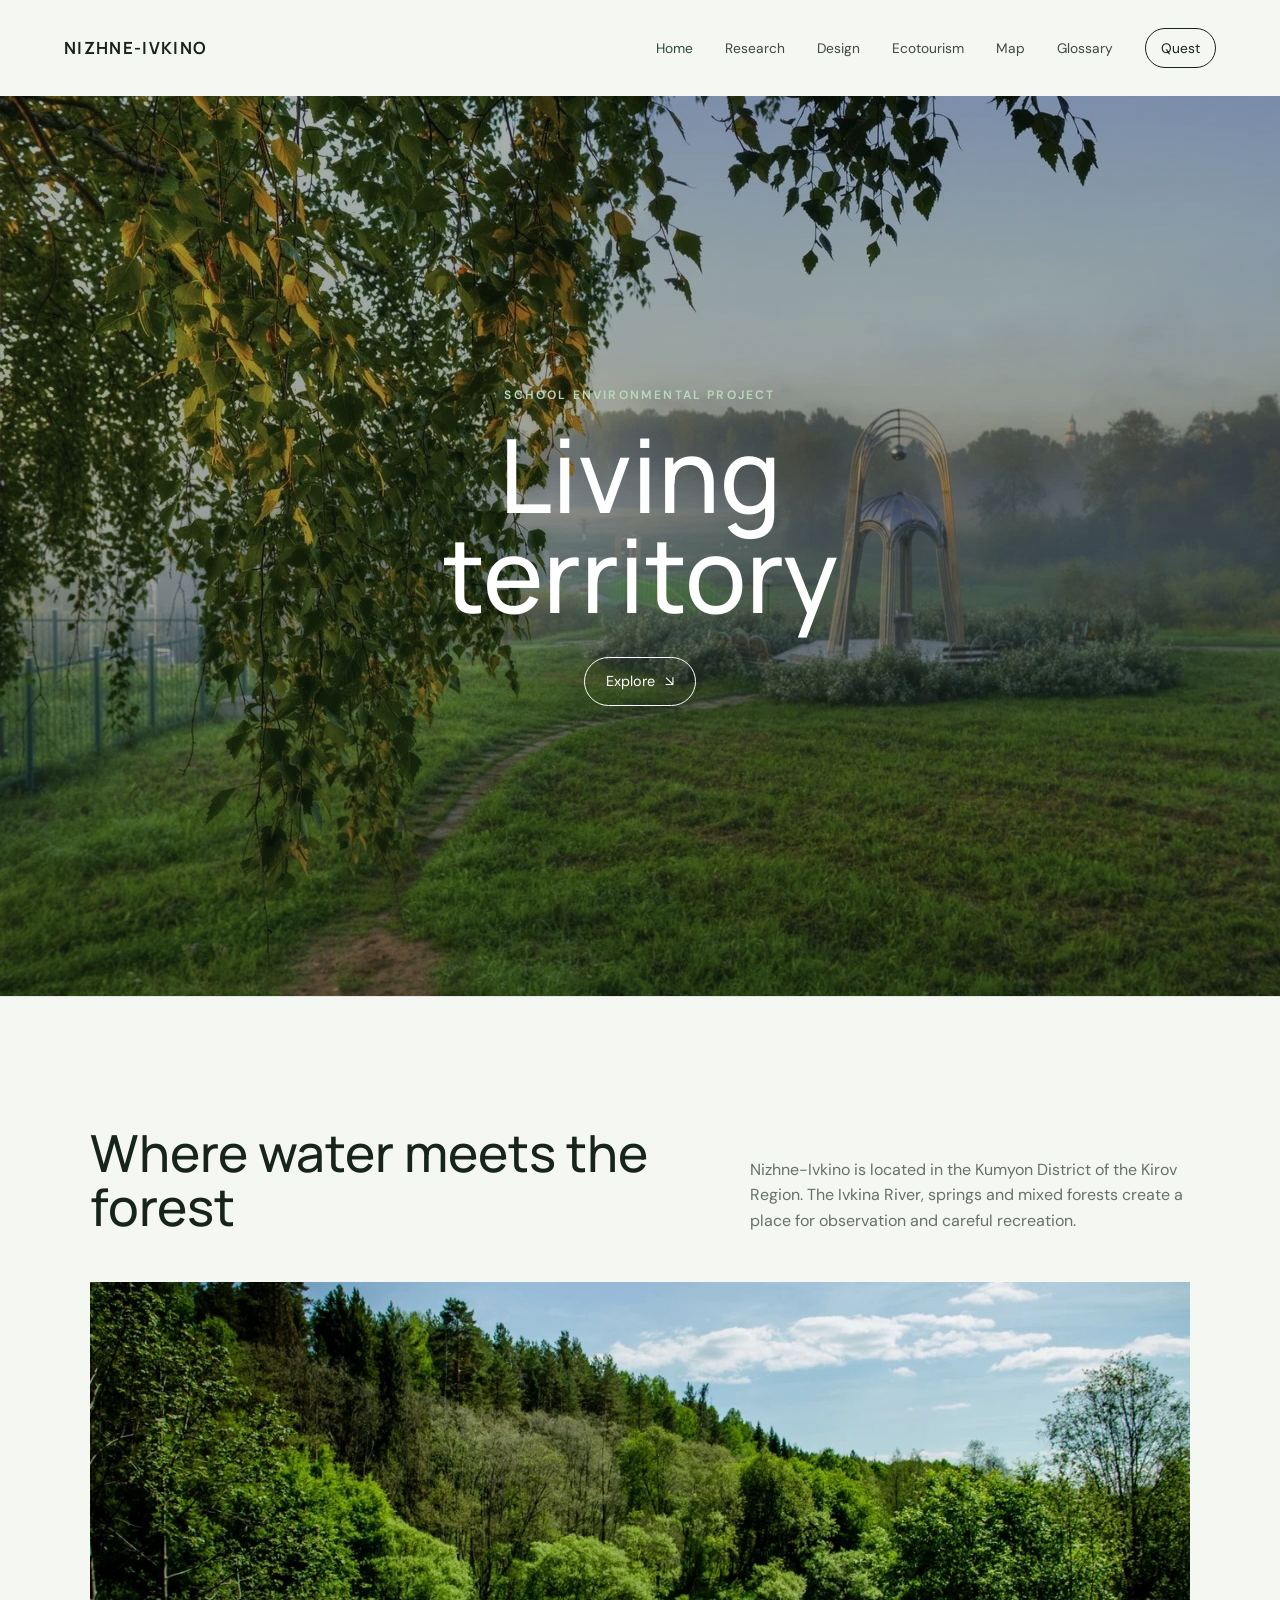
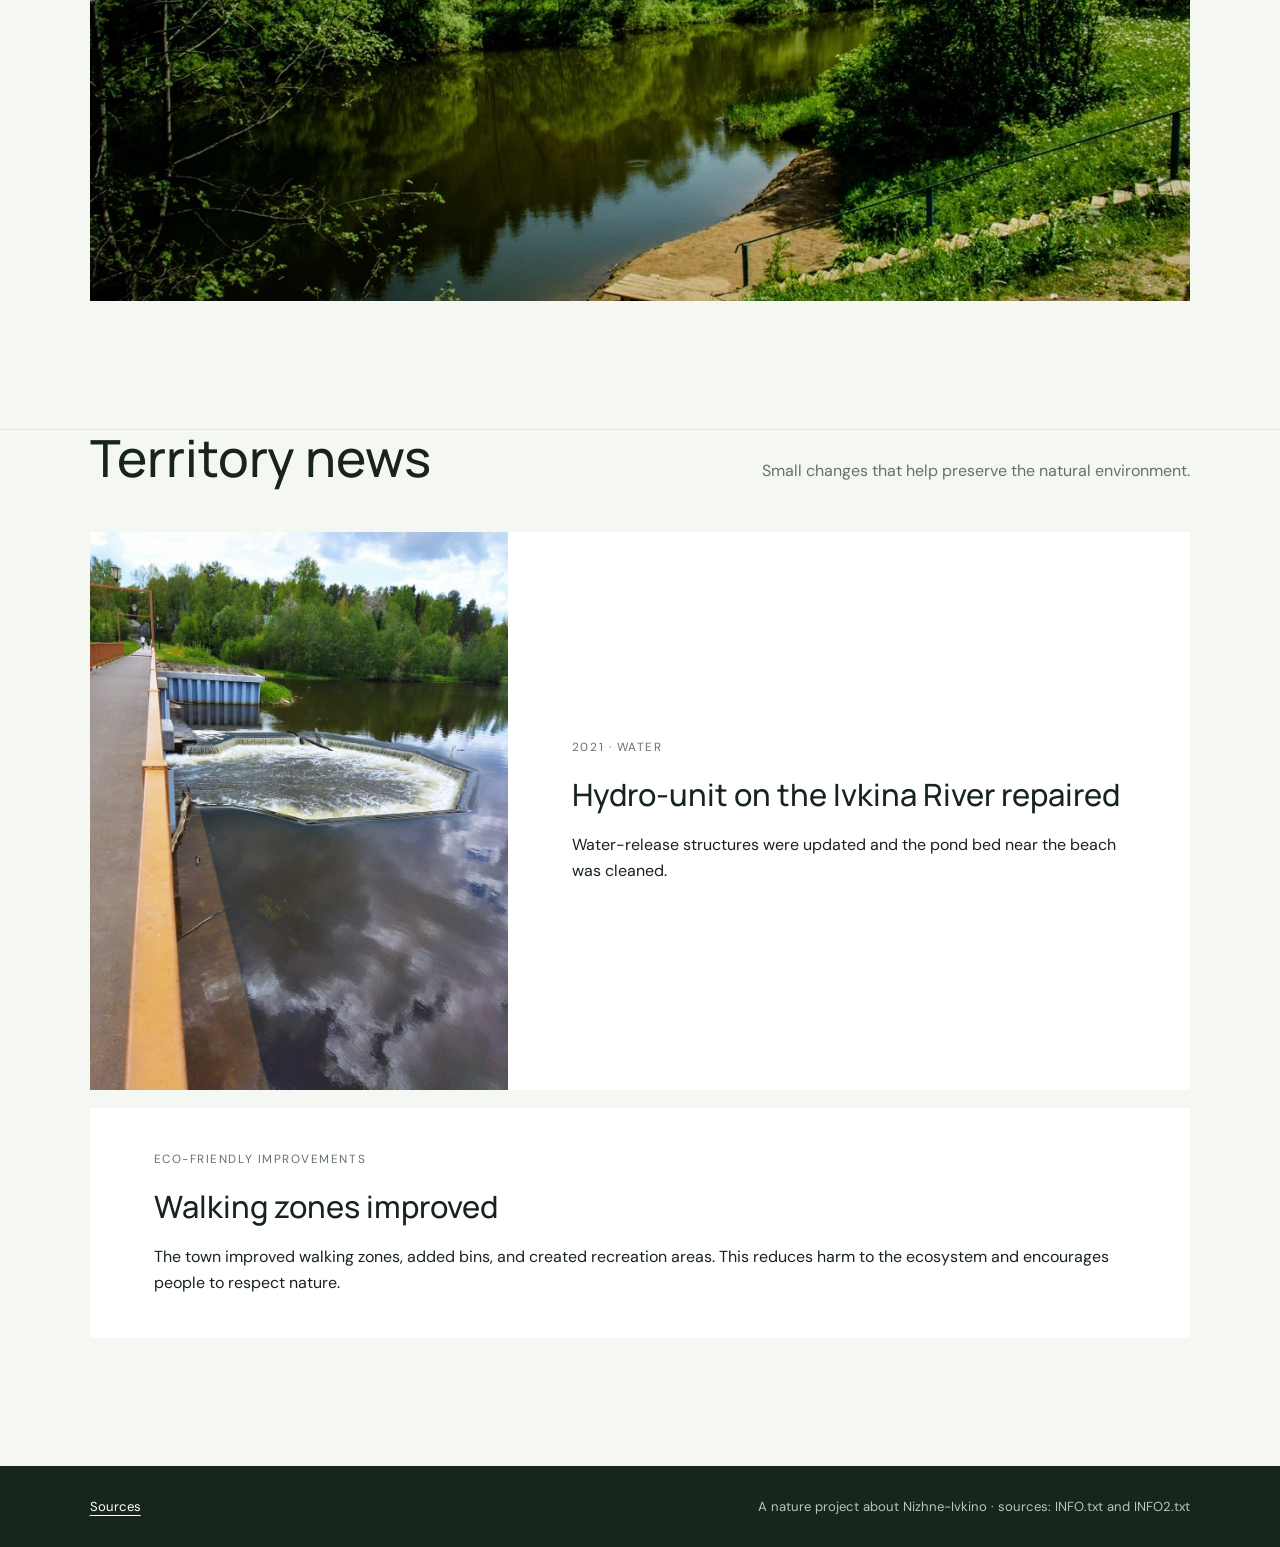
==== index.html @ e23dd653 "Initial commit: Environmental quest website for Nizhne-Ivkino" ====
<!doctype html>
<html lang="en">
<head><meta charset="utf-8"><meta name="viewport" content="width=device-width, initial-scale=1"><meta name="description" content="An environmental project about Nizhne-Ivkino and its natural areas"><title>Nizhne-Ivkino | Living Territory</title><link rel="stylesheet" href="styles.css"></head>
<body>
<nav class="site-nav dark" aria-label="Main navigation"><a class="brand" href="index.html">Nizhne-Ivkino</a><button class="menu-button" aria-label="Open menu" aria-expanded="false">☰</button><div class="nav-links"><a href="index.html" aria-current="page">Home</a><a href="research.html">Research</a><a href="design.html">Design</a><a href="tourism.html">Ecotourism</a><a href="map.html">Map</a><a href="glossary.html">Glossary</a><a class="quest" href="quest.html">Quest</a></div></nav>
<main><section class="hero"><img src="Pics/natural-spring.jpg" alt="Natural spring in the landscape of Nizhne-Ivkino"><div class="hero-content"><p class="eyebrow">School environmental project</p><h1>Living<br>territory</h1><a class="button" href="#explore">Explore <span aria-hidden="true">↘</span></a></div></section>
<section class="section" id="explore"><div class="section-head"><h2>Where water meets the forest</h2><p class="section-intro">Nizhne-Ivkino is located in the Kumyon District of the Kirov Region. The Ivkina River, springs and mixed forests create a place for observation and careful recreation.</p></div><div class="water-photo"><img src="Pics/river-bank.jpg" alt="Ivkina River surrounded by a green forest landscape"></div></section>
<section class="section" style="padding-top:0"><div class="section-head"><h2>Territory news</h2><p class="section-intro">Small changes that help preserve the natural environment.</p></div><div class="news-grid"><article class="news-card"><img src="Pics/hydro-unit.jpg" alt="Hydro-unit on the Ivkina River"><div class="news-copy"><small>2021 · water</small><h3>Hydro-unit on the Ivkina River repaired</h3><p>Water-release structures were updated and the pond bed near the beach was cleaned.</p></div></article><article class="news-card no-image"><div class="news-copy"><small>local community</small><h3>Silver Spring brings people together</h3><p>A cleanup around the spring and nearby paths helps keep the routes clean.</p></div></article></div></section></main><footer>A nature project about Nizhne-Ivkino · sources: INFO.txt and INFO2.txt</footer><script src="script.js"></script></body></html>
---- styles.css ----
@import url('https://fonts.googleapis.com/css2?family=DM+Sans:wght@400;500;600&family=Manrope:wght@400;500;600;700&display=swap');

:root { --ink: #17231d; --muted: #647269; --paper: #f5f7f3; --line: #dfe6df; --accent: #b9d9bd; --deep: #294b38; }
* { box-sizing: border-box; }
html { scroll-behavior: smooth; scroll-snap-type: y proximity; }
body { margin: 0; color: var(--ink); background: var(--paper); font-family: 'DM Sans', sans-serif; line-height: 1.6; }
h1, h2, h3, p { margin: 0; }
h1, h2, h3, .brand { font-family: 'Manrope', sans-serif; letter-spacing: 0; }
a { color: inherit; text-decoration: none; }
img { display: block; max-width: 100%; }
img { cursor: zoom-in; }
body.image-viewer-open { overflow: hidden; }
.image-viewer { position: fixed; z-index: 20; inset: 0; display: grid; place-items: center; padding: 30px; background: rgba(6, 12, 8, .94); }
.image-viewer[hidden] { display: none; }
.image-viewer > img { width: auto; max-width: 96vw; height: auto; max-height: 92vh; object-fit: contain; cursor: default; }
.image-viewer-close { position: absolute; top: 18px; right: 24px; width: 46px; height: 46px; border: 1px solid rgba(255,255,255,.65); border-radius: 50%; color: white; background: transparent; font: inherit; font-size: 2rem; line-height: 1; cursor: pointer; }
.image-viewer-close:hover { background: rgba(255,255,255,.14); }
.site-nav { position: absolute; z-index: 5; top: 0; width: 100%; display: flex; align-items: center; justify-content: space-between; padding: 28px clamp(20px, 5vw, 76px); color: white; }
.site-nav.dark { position: relative; color: var(--ink); background: var(--paper); }
.brand { font-size: 1.05rem; font-weight: 700; letter-spacing: .08em; text-transform: uppercase; }
.nav-links { display: flex; align-items: center; gap: clamp(16px, 2.5vw, 36px); font-size: .86rem; }
.nav-links a { opacity: .82; transition: opacity .2s, color .2s; }
.nav-links a:hover, .nav-links a[aria-current='page'] { opacity: 1; color: var(--accent); }
.dark .nav-links a:hover, .dark .nav-links a[aria-current='page'] { color: var(--deep); }
.quest { border: 1px solid currentColor; border-radius: 999px; padding: 8px 15px; opacity: 1 !important; }
.menu-button { display: none; border: 0; background: none; color: inherit; font-size: 1.5rem; }
.hero { position: relative; min-height: 100svh; display: grid; place-items: center; overflow: hidden; color: white; scroll-snap-align: start; }
.hero > img { position: absolute; inset: 0; width: 100%; height: 100%; object-fit: cover; }
.hero::after { content: ''; position: absolute; inset: 0; background: linear-gradient(180deg, rgba(11,24,17,.35), rgba(11,24,17,.48)); }
.hero-content { position: relative; z-index: 1; width: min(850px, 90%); text-align: center; }
.eyebrow { margin-bottom: 18px; color: var(--accent); font-size: .76rem; font-weight: 600; letter-spacing: .18em; text-transform: uppercase; }
.hero h1 { font-size: clamp(3rem, 8vw, 7.5rem); font-weight: 500; line-height: .98; }
.hero .button { margin-top: 32px; }
.button { display: inline-flex; align-items: center; gap: 10px; border: 1px solid currentColor; border-radius: 999px; padding: 12px 21px; font-size: .9rem; transition: background .2s, color .2s; }
.button:hover { color: var(--ink); background: white; }
.button.filled { color: white; background: var(--deep); border-color: var(--deep); }
.button.filled:hover { background: #3b6650; color: white; }
.section { padding: clamp(68px, 10vw, 140px) clamp(20px, 7vw, 108px); scroll-snap-align: start; border-top: 1px solid rgba(23,35,29,.08); }
.section-head { display: flex; align-items: end; justify-content: space-between; gap: 30px; margin-bottom: 48px; }
.section h2 { max-width: 720px; font-size: clamp(2rem, 4vw, 4.2rem); font-weight: 500; line-height: 1.06; }
.section-intro { max-width: 440px; color: var(--muted); }
.video-block { position: relative; min-height: 460px; display: grid; place-items: center; overflow: hidden; background: #dce5dc url('Pics/river-forest.jpg') center/cover; }
.video-block::after { content: ''; position: absolute; inset: 0; background: rgba(19,42,28,.22); }
.video-block .video-label { position: relative; z-index: 1; color: white; text-align: center; }
.water-photo { aspect-ratio: 16 / 9; overflow: hidden; background: #dce5dc; }
.water-photo img { width: 100%; height: 100%; object-fit: cover; object-position: center 56%; }
.play { display: grid; place-items: center; width: 72px; height: 72px; margin: 0 auto 16px; border: 1px solid white; border-radius: 50%; font-size: 1.35rem; }
.news-grid { display: grid; gap: 18px; }
.news-card { display: grid; grid-template-columns: minmax(220px, 38%) 1fr; min-height: 230px; background: white; }
.news-card img { width: 100%; height: 100%; object-fit: cover; }
.news-card img.hydro-news { object-position: center top; }
.news-card.no-image { grid-template-columns: 1fr; }
.news-copy { display: flex; flex-direction: column; justify-content: center; gap: 13px; padding: 28px clamp(22px, 5vw, 70px); }
.news-copy small, .kicker { color: var(--muted); font-size: .74rem; letter-spacing: .13em; text-transform: uppercase; }
.news-copy h3 { font-size: clamp(1.4rem, 2.4vw, 2.25rem); font-weight: 500; }
.page-header { padding: clamp(90px, 13vw, 170px) clamp(20px, 7vw, 108px) 75px; background: white; }
.page-header h1 { max-width: 850px; font-size: clamp(3rem, 8vw, 7rem); font-weight: 500; line-height: .98; }
.page-header p { max-width: 560px; margin-top: 25px; color: var(--muted); font-size: 1.08rem; }
.quest-start { margin-top: 12px; }
.quest-description { max-width: 620px; margin: 24px 0; color: var(--muted); font-size: 1.05rem; line-height: 1.7; }
.quest-description ul { margin: 12px 0 0 20px; padding: 0; }
.quest-description li { margin: 8px 0; }
.quest-disclaimer { max-width: 620px; margin: 20px 0; padding: 16px 18px; border: 1px solid var(--line); background: #f7faf6; border-radius: 8px; }
.quest-disclaimer summary { color: var(--deep); font-weight: 700; cursor: pointer; }
.quest-disclaimer summary:focus-visible { outline: 3px solid var(--accent); outline-offset: -3px; }
.quest-disclaimer p { margin: 12px 0 0; color: var(--muted); font-size: .9rem; }
.card-grid { display: grid; grid-template-columns: repeat(3, 1fr); gap: 22px; }
.image-card { overflow: hidden; background: white; }
.image-card .image-wrap { overflow: hidden; aspect-ratio: 4 / 5; }
.image-card img { width: 100%; height: 100%; object-fit: cover; transition: transform .5s ease; }
.image-card:hover img { transform: scale(1.05); }
.card-copy { padding: 23px 24px 28px; }
.card-copy h3 { margin: 6px 0 9px; font-size: 1.35rem; font-weight: 600; }
.card-copy p { color: var(--muted); font-size: .94rem; }
.dark-section { color: white; background: #18251d; }
.gallery { display: grid; grid-template-columns: repeat(12, 1fr); gap: 20px; }
.gallery-item { grid-column: span 4; }
.gallery-item.wide { grid-column: span 8; }
.forest-column { grid-column: 9 / span 4; display: grid; align-content: start; gap: 20px; }
.forest-column .gallery-item { grid-column: 1; }
.gallery-item img { width: 100%; aspect-ratio: 4 / 3; object-fit: cover; }
.gallery-item.map-widget { background: #eef2ed; }
.gallery-item.map-widget img { width: 100%; height: auto; aspect-ratio: auto; object-fit: contain; background: transparent; }
.gallery-item img[src*="MAP"] { height: auto; aspect-ratio: auto; object-fit: initial; background: transparent; }
.gallery-item.tall img { aspect-ratio: 3 / 4; }
.caption { padding-top: 12px; color: var(--muted); font-size: .84rem; }
.dark-section .caption { color: #b7c6ba; }
.qr-grid { display: grid; grid-template-columns: repeat(2, 1fr); gap: 20px; margin-top: 60px; }
.qr-box { display: flex; align-items: center; gap: 22px; padding: 28px; color: var(--ink); background: white; }
.qr-mark { width: 86px; height: 86px; flex: 0 0 auto; background: repeating-linear-gradient(45deg, #18251d 0 5px, white 5px 10px); border: 8px solid white; outline: 2px solid #18251d; }
.route-grid { display: grid; grid-template-columns: repeat(2, 1fr); gap: 24px; }
.route { position: relative; min-height: 570px; display: flex; align-items: end; overflow: hidden; color: white; }
.route img { position: absolute; inset: 0; width: 100%; height: 100%; object-fit: cover; transition: transform .5s; }
.route:hover img { transform: scale(1.04); }
.route::after { content: ''; position: absolute; inset: 0; background: linear-gradient(transparent 25%, rgba(12,23,16,.86)); }
.route-copy { position: relative; z-index: 1; padding: 32px; }
.route-copy h2 { margin: 7px 0 12px; font-size: clamp(1.8rem, 3vw, 3rem); font-weight: 500; }
.route-copy p { max-width: 470px; color: #edf3ed; }
.rules { display: grid; grid-template-columns: repeat(3, 1fr); gap: 18px; margin-top: 42px; }
.rule { padding: 24px; border-top: 1px solid var(--line); color: var(--muted); }
.rule strong { display: block; margin-bottom: 7px; color: var(--ink); }
.search-wrap { max-width: 620px; margin: 0 auto 55px; }
.search { width: 100%; padding: 16px 0; border: 0; border-bottom: 1px solid var(--ink); outline: 0; color: var(--ink); background: transparent; font: inherit; font-size: 1.3rem; }
.terms { display: grid; grid-template-columns: repeat(3, 1fr); gap: 16px; }
.term { padding: 24px; background: white; box-shadow: 0 3px 18px rgba(24,37,29,.06); }
.term-header { display: flex; align-items: baseline; justify-content: space-between; gap: 10px; margin-bottom: 9px; }
.term h3 { margin: 0; font-size: 1.18rem; font-weight: 600; }
.term-transcription { color: var(--muted); font-size: .72rem; letter-spacing: .04em; white-space: nowrap; }
.term p { color: var(--muted); font-size: .93rem; }
.pagination { display: flex; justify-content: center; align-items: center; gap: 16px; margin-top: 30px; }
.page-button { min-width: 52px; height: 52px; padding: 0 18px; border: 1px solid var(--line); border-radius: 999px; background: white; color: var(--ink); font: inherit; font-size: 1.3rem; font-weight: 700; cursor: pointer; transition: all .2s ease; }
.page-button:hover:not(:disabled) { border-color: var(--deep); color: var(--deep); transform: translateY(-1px); }
.page-button:disabled { opacity: .45; cursor: not-allowed; }
.page-status { color: var(--muted); font-size: .9rem; letter-spacing: .08em; text-transform: uppercase; }
.empty { grid-column: 1 / -1; color: var(--muted); text-align: center; }
footer { display: flex; align-items: center; justify-content: space-between; gap: 20px; padding: 30px clamp(20px, 7vw, 108px); color: #b7c6ba; background: #18251d; font-size: .82rem; }

.footer-sources { color: white; text-decoration: underline; text-underline-offset: 4px; }
.sources-list { max-width: 980px; }
.map-header { padding-bottom: 58px; }
.map-section { padding-top: clamp(42px, 7vw, 88px); }
.map-layout { display: grid; grid-template-columns: minmax(0, 1.55fr) minmax(280px, .75fr); gap: 28px; align-items: stretch; }
.map-frame { min-height: 560px; background: #dce5dc; }
#yandex-map { width: 100%; height: 560px; }
.map-status { padding: 12px 18px; color: var(--muted); background: white; font-size: .86rem; }
.directions { padding: clamp(24px, 4vw, 48px); color: white; background: var(--deep); }
.directions h2 { margin: 8px 0 24px; font-size: clamp(1.7rem, 3vw, 2.8rem); font-weight: 500; line-height: 1.08; }
.directions ol { margin: 0; padding-left: 22px; color: #edf3ed; }
.directions li { padding: 9px 0; }
.route-note { margin: 24px 0 30px; color: #cbd9ce; }
.directions .button.filled { color: var(--deep); background: white; border-color: white; }
.directions .button.filled:hover { color: white; background: transparent; }
.directions .map-reset { margin: 0 10px 0 0; color: white; background: transparent; cursor: pointer; }
.directions .map-reset:hover { color: var(--deep); background: white; }
.source-links { max-width: 760px; margin: 0; padding: 0; list-style: none; }
.source-links li { padding: 24px 0; border-top: 1px solid var(--line); font-size: clamp(1.3rem, 2.5vw, 2rem); }
.source-links a { color: var(--deep); text-decoration: underline; text-underline-offset: 5px; }
.source-item { padding: 28px 0; border-top: 1px solid var(--line); }
.source-item h2 { margin: 7px 0 10px; font-size: clamp(1.5rem, 3vw, 2.5rem); font-weight: 500; }
.source-item p { max-width: 700px; color: var(--muted); }
.source-item a { color: var(--deep); text-decoration: underline; text-underline-offset: 3px; }
.source-item code { padding: 2px 5px; background: #e8eee8; }
.quest-hero { background: linear-gradient(135deg, #e8f0e7, #fff); }
.quest-main { max-width: 1120px; margin: 0 auto; padding: 36px clamp(20px, 5vw, 64px) 100px; }
.quest-bar { display: flex; align-items: center; justify-content: space-between; gap: 18px; padding: 18px 22px; color: white; background: var(--deep); border-radius: 12px; }
.quest-timer { display: none; }
.quest-tabs { display: grid; grid-template-columns: repeat(8, 1fr); gap: 8px; margin: 24px 0; }
.quest-tab { min-height: 48px; border: 1px solid var(--line); border-radius: 8px; color: var(--deep); background: white; font: inherit; font-weight: 700; cursor: pointer; }
.quest-tab.active { color: white; background: var(--deep); border-color: var(--deep); }
.quest-tab.solved { color: var(--deep); background: var(--accent); border-color: var(--accent); }
.quest-task, .vault { padding: clamp(24px, 5vw, 52px); background: white; box-shadow: 0 8px 30px rgba(23,35,29,.08); }
.quest-task[hidden], .quest-main[hidden] { display: none; }
.quest-kicker { color: var(--deep); font-size: .75rem; font-weight: 700; letter-spacing: .14em; text-transform: uppercase; }
.quest-task h2, .vault h2 { margin: 10px 0 12px; font-size: clamp(1.8rem, 4vw, 3.2rem); font-weight: 500; line-height: 1.08; }
.quest-task > p, .vault > p { color: var(--muted); }
.quest-glossary { margin: 24px 0; border: 1px solid var(--line); background: #f7faf6; }
.quest-glossary summary { padding: 16px 18px; color: var(--deep); font-weight: 700; cursor: pointer; }
.quest-glossary summary:focus-visible { outline: 3px solid var(--accent); outline-offset: -3px; }
.quest-glossary-grid { display: grid; grid-template-columns: repeat(3, 1fr); gap: 1px; padding: 1px; background: var(--line); }
.quest-glossary-grid article { min-width: 0; padding: 16px; background: white; }
.quest-glossary-grid h3 { margin: 0 0 6px; color: var(--deep); font-size: 1rem; }
.quest-glossary-grid p { margin: 0 0 8px; color: var(--muted); font-size: .92rem; }
.quest-glossary-grid small { display: block; color: #52675a; font-size: .82rem; line-height: 1.4; }
.mission-paper { margin: 28px 0; padding: clamp(20px, 4vw, 34px); color: #26372c; background: #f1f5ef; border-left: 4px solid var(--accent); }
.mission-paper select, .match-row select { max-width: 100%; margin: 4px; padding: 8px 10px; border: 1px solid var(--line); border-radius: 6px; background: white; font: inherit; }
.mission-paper select:focus, .match-row select:focus { outline: none; box-shadow: none; }
.mission-paper select.correct, .match-row select.correct { border-color: #3d8c59; background: #e5f4e7; }
.mission-paper select.incorrect, .match-row select.incorrect { border-color: #c85d54; background: #fff0ed; }
.task-result { min-height: 28px; margin-top: 18px; font-weight: 600; }
.task-result.success { color: #277344; }
.task-result.error { color: #b23d36; }
.report { font-family: Georgia, serif; }
.clue-grid { display: grid; grid-template-columns: repeat(3, 1fr); gap: 14px; margin: 22px 0; }
.quest-placeholder { min-height: 150px; display: grid; place-items: center; padding: 18px; color: var(--muted); background: repeating-linear-gradient(135deg, #edf2ec, #edf2ec 10px, #e3ebe2 10px, #e3ebe2 20px); text-align: center; }
.quest-placeholder small { font-size: .78rem; }
.route-placeholder { max-width: 620px; margin: 24px 0; }
.quest-task fieldset { margin: 22px 0; padding: 18px 22px; border: 1px solid var(--line); }
.quest-task legend { padding: 0 6px; font-weight: 700; }
.quest-task fieldset label { display: block; padding: 7px 0; }
.quest-label { display: block; margin: 22px 0 6px; color: var(--deep); font-weight: 700; }
.quest-input { width: min(100%, 520px); padding: 13px 15px; border: 1px solid var(--line); border-radius: 7px; background: white; font: inherit; }
.quest-task .button, .vault .button { margin-top: 24px; }
.matching-grid { display: grid; gap: 14px; margin: 24px 0; }
.match-row { display: grid; grid-template-columns: minmax(0, 1fr) minmax(260px, 1fr); gap: 16px; align-items: center; }
.match-row .quest-placeholder { min-height: 100px; }
.quest-image { position: relative; border-radius: 8px; overflow: hidden; background: #f1f5ef; }
.quest-image img { width: 100%; height: 200px; object-fit: cover; object-position: center; }
.image-label { position: absolute; bottom: 0; left: 0; right: 0; padding: 8px 12px; color: white; background: linear-gradient(transparent, rgba(12,23,16,.85)); font-size: .85rem; font-weight: 600; }
.puzzle-board { width: min(100%, 480px); display: grid; grid-template-columns: repeat(3, 1fr); gap: 6px; margin: 24px 0 14px; padding: 6px; background: var(--deep); }
.puzzle-slot, .puzzle-piece { min-height: 82px; border: 1px dashed #9ab29d; background: #f4f8f3; color: var(--deep); font: inherit; cursor: pointer; }
.puzzle-slot { background: #dfeadf; }
.puzzle-piece { min-width: 100px; aspect-ratio: 3 / 4; padding: 0; border-style: solid; border-radius: 6px; background-image: url('Pics/Белый орлан.png'); background-repeat: no-repeat; background-size: 300% 300%; }
.puzzle-piece[data-piece="1"] { background-position: 0 0; }
.puzzle-piece[data-piece="2"] { background-position: 50% 0; }
.puzzle-piece[data-piece="3"] { background-position: 100% 0; }
.puzzle-piece[data-piece="4"] { background-position: 0 50%; }
.puzzle-piece[data-piece="5"] { background-position: 50% 50%; }
.puzzle-piece[data-piece="6"] { background-position: 100% 50%; }
.puzzle-piece[data-piece="7"] { background-position: 0 100%; }
.puzzle-piece[data-piece="8"] { background-position: 50% 100%; }
.puzzle-piece[data-piece="9"] { background-position: 100% 100%; }
.puzzle-pieces { width: min(100%, 480px); display: grid; grid-template-columns: repeat(3, 1fr); gap: 6px; }
.puzzle-piece.placed { opacity: .45; }
.puzzle-piece.selected { outline: 3px solid var(--accent); }
.sorting-items { display: flex; flex-wrap: wrap; gap: 10px; margin: 24px 0; }
.sorting-items button, .waste-bin button { padding: 11px 14px; border: 1px solid var(--line); border-radius: 7px; color: var(--ink); background: white; font: inherit; cursor: grab; }
.sorting-items button.selected { outline: 3px solid var(--accent); }
.sorting-items button.sorted { display: block; margin: 8px; background: #e8f1e7; }
.sorting-items button.correct { border-color: #3d8c59; background: #e5f4e7; }
.sorting-items button.incorrect { border-color: #c85d54; background: #fff0ed; }
.bins { display: grid; grid-template-columns: repeat(3, 1fr); gap: 14px; margin: 22px 0; }
.waste-bin { min-height: 150px; display: flex; flex-wrap: wrap; align-content: flex-start; align-items: flex-start; justify-content: center; gap: 10px; padding: 22px 16px; border: 2px dashed var(--deep); border-radius: 10px; color: var(--deep); background: #f1f5ef; text-align: center; font-weight: 700; }
.waste-bin > span { flex: 0 0 100%; }
.waste-bin button.sorted { margin: 0; padding: 9px 12px; cursor: pointer; }
.waste-bin button.correct { border-color: #3d8c59; background: #e5f4e7; }
.waste-bin button.incorrect { border-color: #c85d54; background: #fff0ed; }
.vault { position: relative; margin-top: 28px; border-top: 5px solid var(--accent); overflow: hidden; }
.vault-input { display: block; margin-top: 20px; font-size: 1.3rem; letter-spacing: .2em; }
.vault-bird { position: absolute; top: 12px; right: 12%; display: block; font-size: 2.2rem; opacity: 0; transform: translate(120px, -110px) rotate(-12deg); pointer-events: none; }
.vault-bird.landed { animation: bird-landing 1.4s ease-out forwards, bird-rest 2.8s ease-in-out 1.4s infinite; }
@keyframes bird-landing { 0% { opacity: 0; transform: translate(120px, -110px) rotate(-12deg); } 65% { opacity: 1; transform: translate(-10px, 4px) rotate(6deg); } 100% { opacity: 1; transform: translate(0, 0) rotate(0); } }
@keyframes bird-rest { 0%, 100% { transform: translateY(0) rotate(0); } 50% { transform: translateY(-4px) rotate(3deg); } }
@media (max-width: 800px) { .clue-grid, .bins, .quest-glossary-grid { grid-template-columns: 1fr; } .match-row { grid-template-columns: 1fr; gap: 8px; } .quest-bar { align-items: flex-start; flex-direction: column; } .quest-tabs { grid-template-columns: repeat(4, 1fr); gap: 5px; } .quest-tab { min-height: 42px; } .puzzle-slot, .puzzle-piece { min-height: 64px; } }
@media (max-width: 800px) { .site-nav, .site-nav.dark { position: sticky; top: 0; z-index: 30; min-height: 76px; padding: 18px 20px; color: var(--ink); background: var(--paper); box-shadow: 0 2px 12px rgba(23,35,29,.12); } .nav-links { display: none; position: absolute; top: calc(100% + 8px); right: 20px; left: 20px; flex-direction: column; align-items: stretch; gap: 2px; padding: 12px 16px 14px; color: white; background: #18251d; border: 1px solid rgba(185,217,189,.18); border-radius: 16px; box-shadow: 0 16px 28px rgba(6,12,8,.28); transform-origin: top center; } .nav-links.open { display: flex; animation: dropdown-in .18s ease-out; } .nav-links a { display: flex; align-items: center; min-height: 36px; padding: 0 4px; color: white; opacity: .9; } .nav-links a[aria-current='page'] { color: var(--accent); opacity: 1; } .nav-links .quest { min-height: 36px; padding: 0 4px; border: 0; margin-top: 2px; } .menu-button { display: block; } .section-head { display: block; } .section-intro { margin-top: 20px; } .card-grid, .route-grid, .terms { grid-template-columns: 1fr; } .gallery-item, .gallery-item.wide, .forest-column { grid-column: span 12; } .news-card { grid-template-columns: 1fr; } .news-card img { height: 240px; } .rules, .qr-grid { grid-template-columns: 1fr; } .map-layout { grid-template-columns: 1fr; } .map-frame, #yandex-map { min-height: 420px; height: 420px; } footer { align-items: flex-start; flex-direction: column; } }
@keyframes dropdown-in { from { opacity: 0; transform: translateY(-6px) scaleY(.98); } to { opacity: 1; transform: translateY(0) scaleY(1); } }
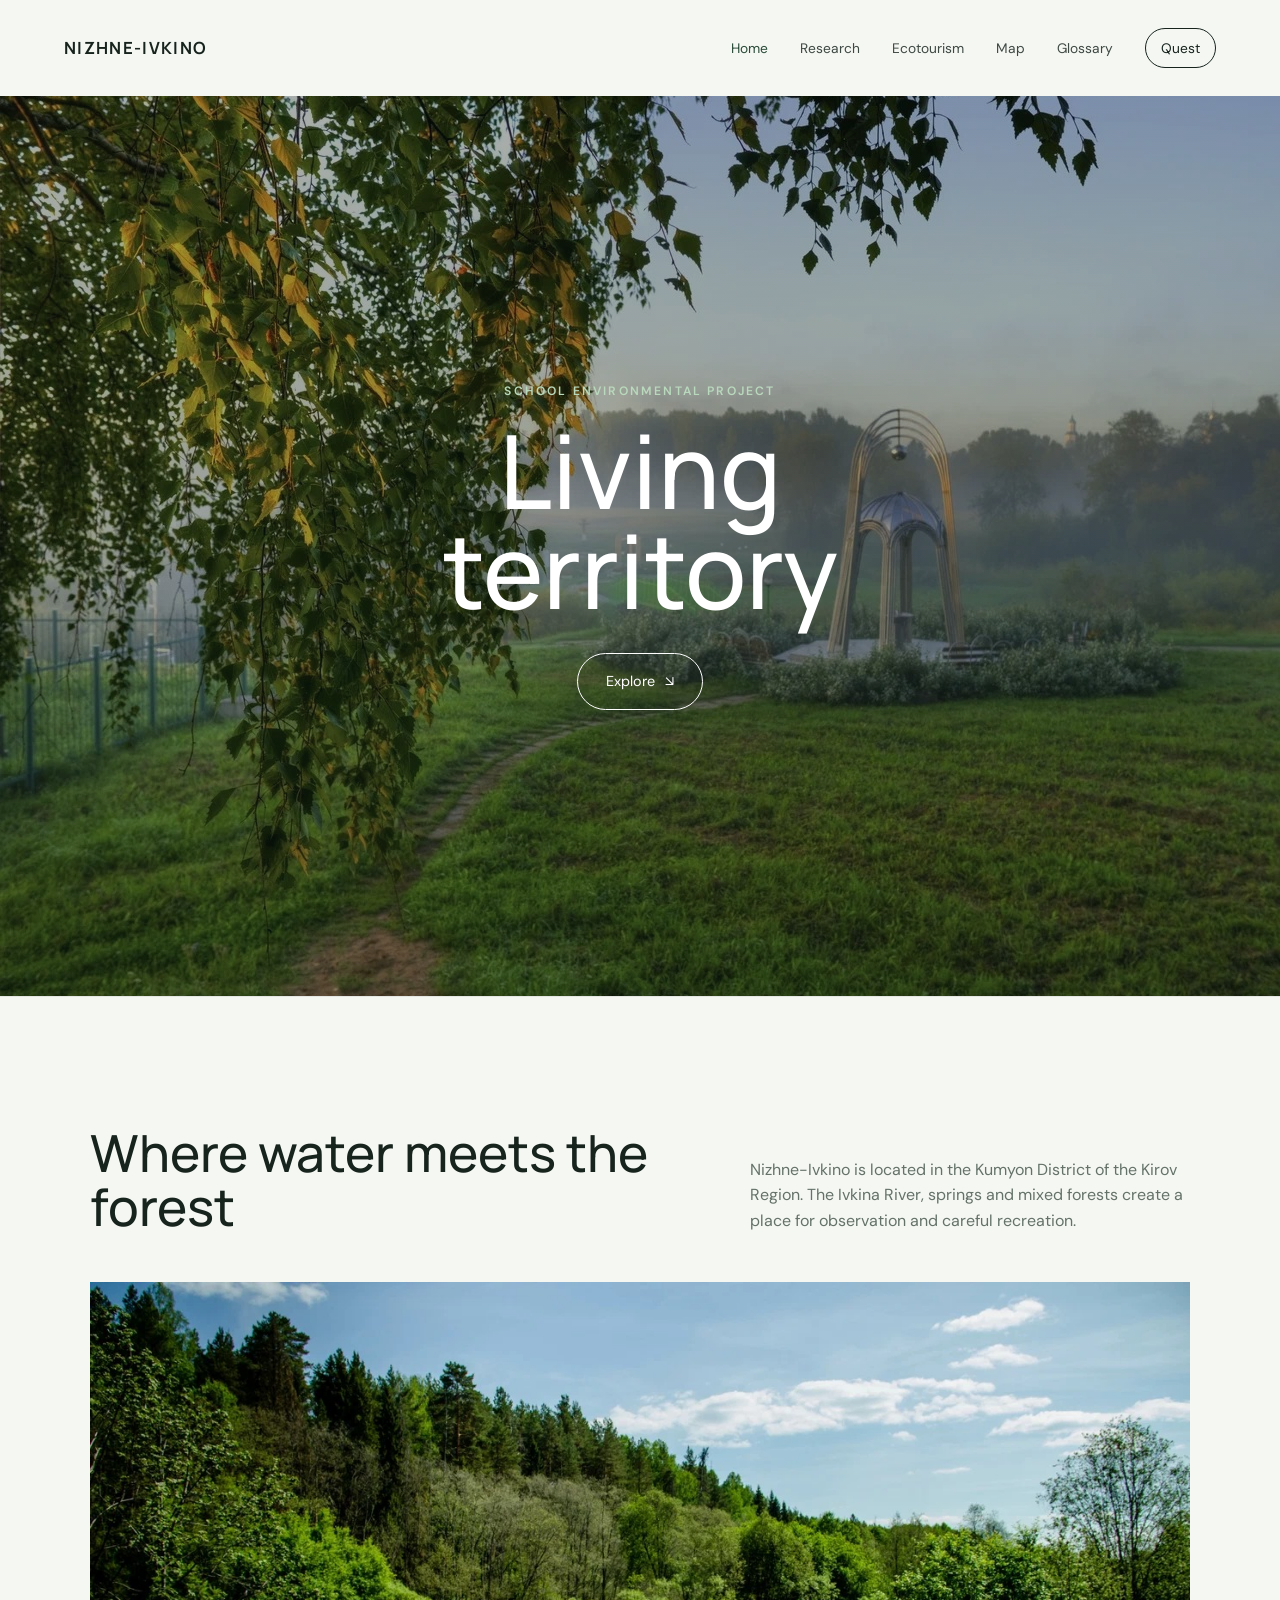
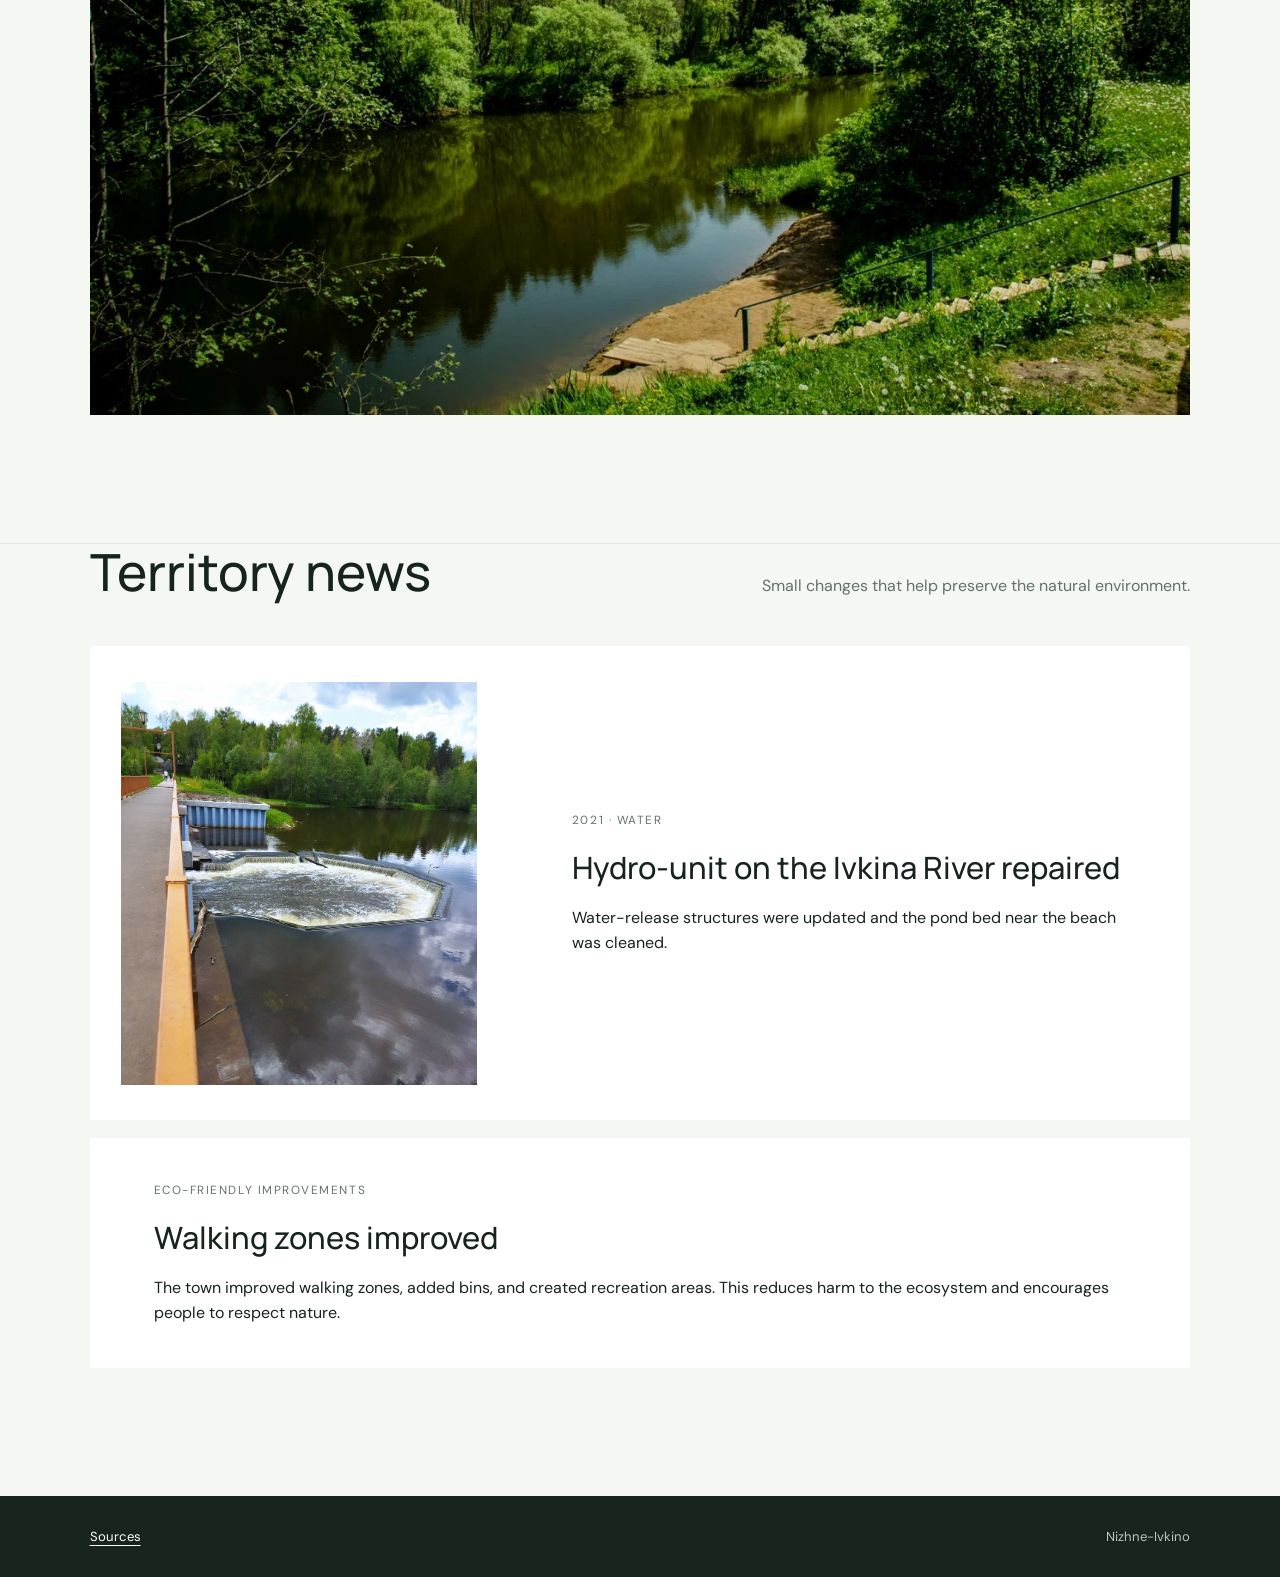
==== commit 62e1e032: "Полное обновление сайта: замена всех файлов" ====
--- a/index.html
+++ b/index.html
@@ -2,7 +2,7 @@
 <html lang="en">
 <head><meta charset="utf-8"><meta name="viewport" content="width=device-width, initial-scale=1"><meta name="description" content="An environmental project about Nizhne-Ivkino and its natural areas"><title>Nizhne-Ivkino | Living Territory</title><link rel="stylesheet" href="styles.css"></head>
 <body>
-<nav class="site-nav dark" aria-label="Main navigation"><a class="brand" href="index.html">Nizhne-Ivkino</a><button class="menu-button" aria-label="Open menu" aria-expanded="false">☰</button><div class="nav-links"><a href="index.html" aria-current="page">Home</a><a href="research.html">Research</a><a href="design.html">Design</a><a href="tourism.html">Ecotourism</a><a href="map.html">Map</a><a href="glossary.html">Glossary</a><a class="quest" href="quest.html">Quest</a></div></nav>
+<nav class="site-nav dark" aria-label="Main navigation"><a class="brand" href="index.html">Nizhne-Ivkino</a><button class="menu-button" aria-label="Open menu" aria-expanded="false">☰</button><div class="nav-links"><a href="index.html" aria-current="page">Home</a><a href="research.html">Research</a><a href="tourism.html">Ecotourism</a><a href="map.html">Map</a><a href="glossary.html">Glossary</a><a class="quest" href="quest.html">Quest</a></div></nav>
 <main><section class="hero"><img src="Pics/natural-spring.jpg" alt="Natural spring in the landscape of Nizhne-Ivkino"><div class="hero-content"><p class="eyebrow">School environmental project</p><h1>Living<br>territory</h1><a class="button" href="#explore">Explore <span aria-hidden="true">↘</span></a></div></section>
 <section class="section" id="explore"><div class="section-head"><h2>Where water meets the forest</h2><p class="section-intro">Nizhne-Ivkino is located in the Kumyon District of the Kirov Region. The Ivkina River, springs and mixed forests create a place for observation and careful recreation.</p></div><div class="water-photo"><img src="Pics/river-bank.jpg" alt="Ivkina River surrounded by a green forest landscape"></div></section>
-<section class="section" style="padding-top:0"><div class="section-head"><h2>Territory news</h2><p class="section-intro">Small changes that help preserve the natural environment.</p></div><div class="news-grid"><article class="news-card"><img src="Pics/hydro-unit.jpg" alt="Hydro-unit on the Ivkina River"><div class="news-copy"><small>2021 · water</small><h3>Hydro-unit on the Ivkina River repaired</h3><p>Water-release structures were updated and the pond bed near the beach was cleaned.</p></div></article><article class="news-card no-image"><div class="news-copy"><small>local community</small><h3>Silver Spring brings people together</h3><p>A cleanup around the spring and nearby paths helps keep the routes clean.</p></div></article></div></section></main><footer>A nature project about Nizhne-Ivkino · sources: INFO.txt and INFO2.txt</footer><script src="script.js"></script></body></html>+<section class="section" style="padding-top:0"><div class="section-head"><h2>Territory news</h2><p class="section-intro">Small changes that help preserve the natural environment.</p></div><div class="news-grid"><article class="news-card"><img class="hydro-news" src="Pics/hydro-unit.jpg" alt="Hydro-unit on the Ivkina River"><div class="news-copy"><small>2021 · water</small><h3>Hydro-unit on the Ivkina River repaired</h3><p>Water-release structures were updated and the pond bed near the beach was cleaned.</p></div></article><article class="news-card no-image"><div class="news-copy"><small>local community</small><h3>Silver Spring brings people together</h3><p>A cleanup around the spring and nearby paths helps keep the routes clean.</p></div></article></div></section></main><footer><a href="sources.html">Sources</a><span>Nizhne-Ivkino</span></footer><script src="script.js"></script></body></html>
--- a/styles.css
+++ b/styles.css
@@ -2,8 +2,9 @@
 
 :root { --ink: #17231d; --muted: #647269; --paper: #f5f7f3; --line: #dfe6df; --accent: #b9d9bd; --deep: #294b38; }
 * { box-sizing: border-box; }
-html { scroll-behavior: smooth; scroll-snap-type: y proximity; }
-body { margin: 0; color: var(--ink); background: var(--paper); font-family: 'DM Sans', sans-serif; line-height: 1.6; }
+html { scroll-behavior: smooth; overflow-x: hidden; }
+body { margin: 0; color: var(--ink); background: var(--paper); font-family: 'DM Sans', sans-serif; line-height: 1.6; overflow-x: hidden; }
+body { margin: 0; color: var(--ink); background: var(--paper); font-family: 'DM Sans', sans-serif; line-height: 1.6; overflow-x: hidden; }
 h1, h2, h3, p { margin: 0; }
 h1, h2, h3, .brand { font-family: 'Manrope', sans-serif; letter-spacing: 0; }
 a { color: inherit; text-decoration: none; }
@@ -24,31 +25,32 @@
 .dark .nav-links a:hover, .dark .nav-links a[aria-current='page'] { color: var(--deep); }
 .quest { border: 1px solid currentColor; border-radius: 999px; padding: 8px 15px; opacity: 1 !important; }
 .menu-button { display: none; border: 0; background: none; color: inherit; font-size: 1.5rem; }
-.hero { position: relative; min-height: 100svh; display: grid; place-items: center; overflow: hidden; color: white; scroll-snap-align: start; }
+.hero { position: relative; height: 100vh; display: grid; place-items: center; overflow: hidden; color: white; }
+.site-nav { position: fixed; z-index: 100; top: 0; width: 100%; display: flex; align-items: center; justify-content: space-between; padding: 28px clamp(20px, 5vw, 76px); color: white; background: transparent; }
 .hero > img { position: absolute; inset: 0; width: 100%; height: 100%; object-fit: cover; }
 .hero::after { content: ''; position: absolute; inset: 0; background: linear-gradient(180deg, rgba(11,24,17,.35), rgba(11,24,17,.48)); }
 .hero-content { position: relative; z-index: 1; width: min(850px, 90%); text-align: center; }
 .eyebrow { margin-bottom: 18px; color: var(--accent); font-size: .76rem; font-weight: 600; letter-spacing: .18em; text-transform: uppercase; }
 .hero h1 { font-size: clamp(3rem, 8vw, 7.5rem); font-weight: 500; line-height: .98; }
 .hero .button { margin-top: 32px; }
-.button { display: inline-flex; align-items: center; gap: 10px; border: 1px solid currentColor; border-radius: 999px; padding: 12px 21px; font-size: .9rem; transition: background .2s, color .2s; }
+.button { display: inline-flex; align-items: center; gap: 10px; border: 1px solid currentColor; border-radius: 999px; padding: 16px 28px; font-size: .9rem; transition: background .2s, color .2s; }
 .button:hover { color: var(--ink); background: white; }
 .button.filled { color: white; background: var(--deep); border-color: var(--deep); }
 .button.filled:hover { background: #3b6650; color: white; }
-.section { padding: clamp(68px, 10vw, 140px) clamp(20px, 7vw, 108px); scroll-snap-align: start; border-top: 1px solid rgba(23,35,29,.08); }
+.section { padding: clamp(68px, 10vw, 140px) clamp(20px, 7vw, 108px); border-top: 1px solid rgba(23,35,29,.08); }
 .section-head { display: flex; align-items: end; justify-content: space-between; gap: 30px; margin-bottom: 48px; }
 .section h2 { max-width: 720px; font-size: clamp(2rem, 4vw, 4.2rem); font-weight: 500; line-height: 1.06; }
 .section-intro { max-width: 440px; color: var(--muted); }
 .video-block { position: relative; min-height: 460px; display: grid; place-items: center; overflow: hidden; background: #dce5dc url('Pics/river-forest.jpg') center/cover; }
 .video-block::after { content: ''; position: absolute; inset: 0; background: rgba(19,42,28,.22); }
 .video-block .video-label { position: relative; z-index: 1; color: white; text-align: center; }
-.water-photo { aspect-ratio: 16 / 9; overflow: hidden; background: #dce5dc; }
-.water-photo img { width: 100%; height: 100%; object-fit: cover; object-position: center 56%; }
+.water-photo { min-height: 80vh; overflow: hidden; background: #dce5dc; }
+.water-photo img { width: 100%; height: 100%; object-fit: cover; object-position: center 56%; min-height: 80vh; }
 .play { display: grid; place-items: center; width: 72px; height: 72px; margin: 0 auto 16px; border: 1px solid white; border-radius: 50%; font-size: 1.35rem; }
 .news-grid { display: grid; gap: 18px; }
 .news-card { display: grid; grid-template-columns: minmax(220px, 38%) 1fr; min-height: 230px; background: white; }
 .news-card img { width: 100%; height: 100%; object-fit: cover; }
-.news-card img.hydro-news { object-position: center top; }
+.news-card img.hydro-news { object-position: center top; object-fit: cover; width: 85%; height: 85%; margin: auto; }
 .news-card.no-image { grid-template-columns: 1fr; }
 .news-copy { display: flex; flex-direction: column; justify-content: center; gap: 13px; padding: 28px clamp(22px, 5vw, 70px); }
 .news-copy small, .kicker { color: var(--muted); font-size: .74rem; letter-spacing: .13em; text-transform: uppercase; }
@@ -65,6 +67,20 @@
 .quest-disclaimer summary:focus-visible { outline: 3px solid var(--accent); outline-offset: -3px; }
 .quest-disclaimer p { margin: 12px 0 0; color: var(--muted); font-size: .9rem; }
 .card-grid { display: grid; grid-template-columns: repeat(3, 1fr); gap: 22px; }
+.facts-grid { display: grid; grid-template-columns: repeat(4, 1fr); gap: 20px; margin: 32px 0; }
+.fact-card { display: flex; flex-direction: column; align-items: center; padding: 28px 20px; background: white; border-radius: 12px; text-align: center; box-shadow: 0 4px 20px rgba(23,35,29,.06); }
+.fact-number { font-size: 2.5rem; font-weight: 700; color: var(--deep); margin-bottom: 8px; font-family: 'Manrope', sans-serif; }
+.fact-label { color: var(--muted); font-size: .9rem; }
+.species-section { margin-top: 32px; }
+.species-section h3 { margin: 32px 0 20px; color: var(--deep); font-size: 1.5rem; font-weight: 600; }
+.species-list { display: grid; gap: 16px; margin-bottom: 24px; }
+.species-item { padding: 20px; background: white; border-radius: 8px; border-left: 4px solid var(--accent); }
+.species-item h4 { margin: 0 0 8px; color: var(--deep); font-size: 1.1rem; font-weight: 600; }
+.species-item p { margin: 0; color: var(--muted); font-size: .95rem; line-height: 1.6; }
+.complete-species-card { padding: 32px; background: white; border-radius: 12px; border-left: 4px solid var(--accent); }
+.complete-species-card h3 { margin: 24px 0 12px; color: var(--deep); font-size: 1.2rem; font-weight: 600; }
+.complete-species-card h3:first-child { margin-top: 0; }
+.complete-species-card p { margin: 0 0 16px; color: var(--muted); font-size: .95rem; line-height: 1.6; }
 .image-card { overflow: hidden; background: white; }
 .image-card .image-wrap { overflow: hidden; aspect-ratio: 4 / 5; }
 .image-card img { width: 100%; height: 100%; object-fit: cover; transition: transform .5s ease; }
@@ -114,6 +130,9 @@
 .page-status { color: var(--muted); font-size: .9rem; letter-spacing: .08em; text-transform: uppercase; }
 .empty { grid-column: 1 / -1; color: var(--muted); text-align: center; }
 footer { display: flex; align-items: center; justify-content: space-between; gap: 20px; padding: 30px clamp(20px, 7vw, 108px); color: #b7c6ba; background: #18251d; font-size: .82rem; }
+footer a { color: white; text-decoration: underline; text-underline-offset: 4px; }
+footer span { color: #b7c6ba; }
+
 
 .footer-sources { color: white; text-decoration: underline; text-underline-offset: 4px; }
 .sources-list { max-width: 980px; }
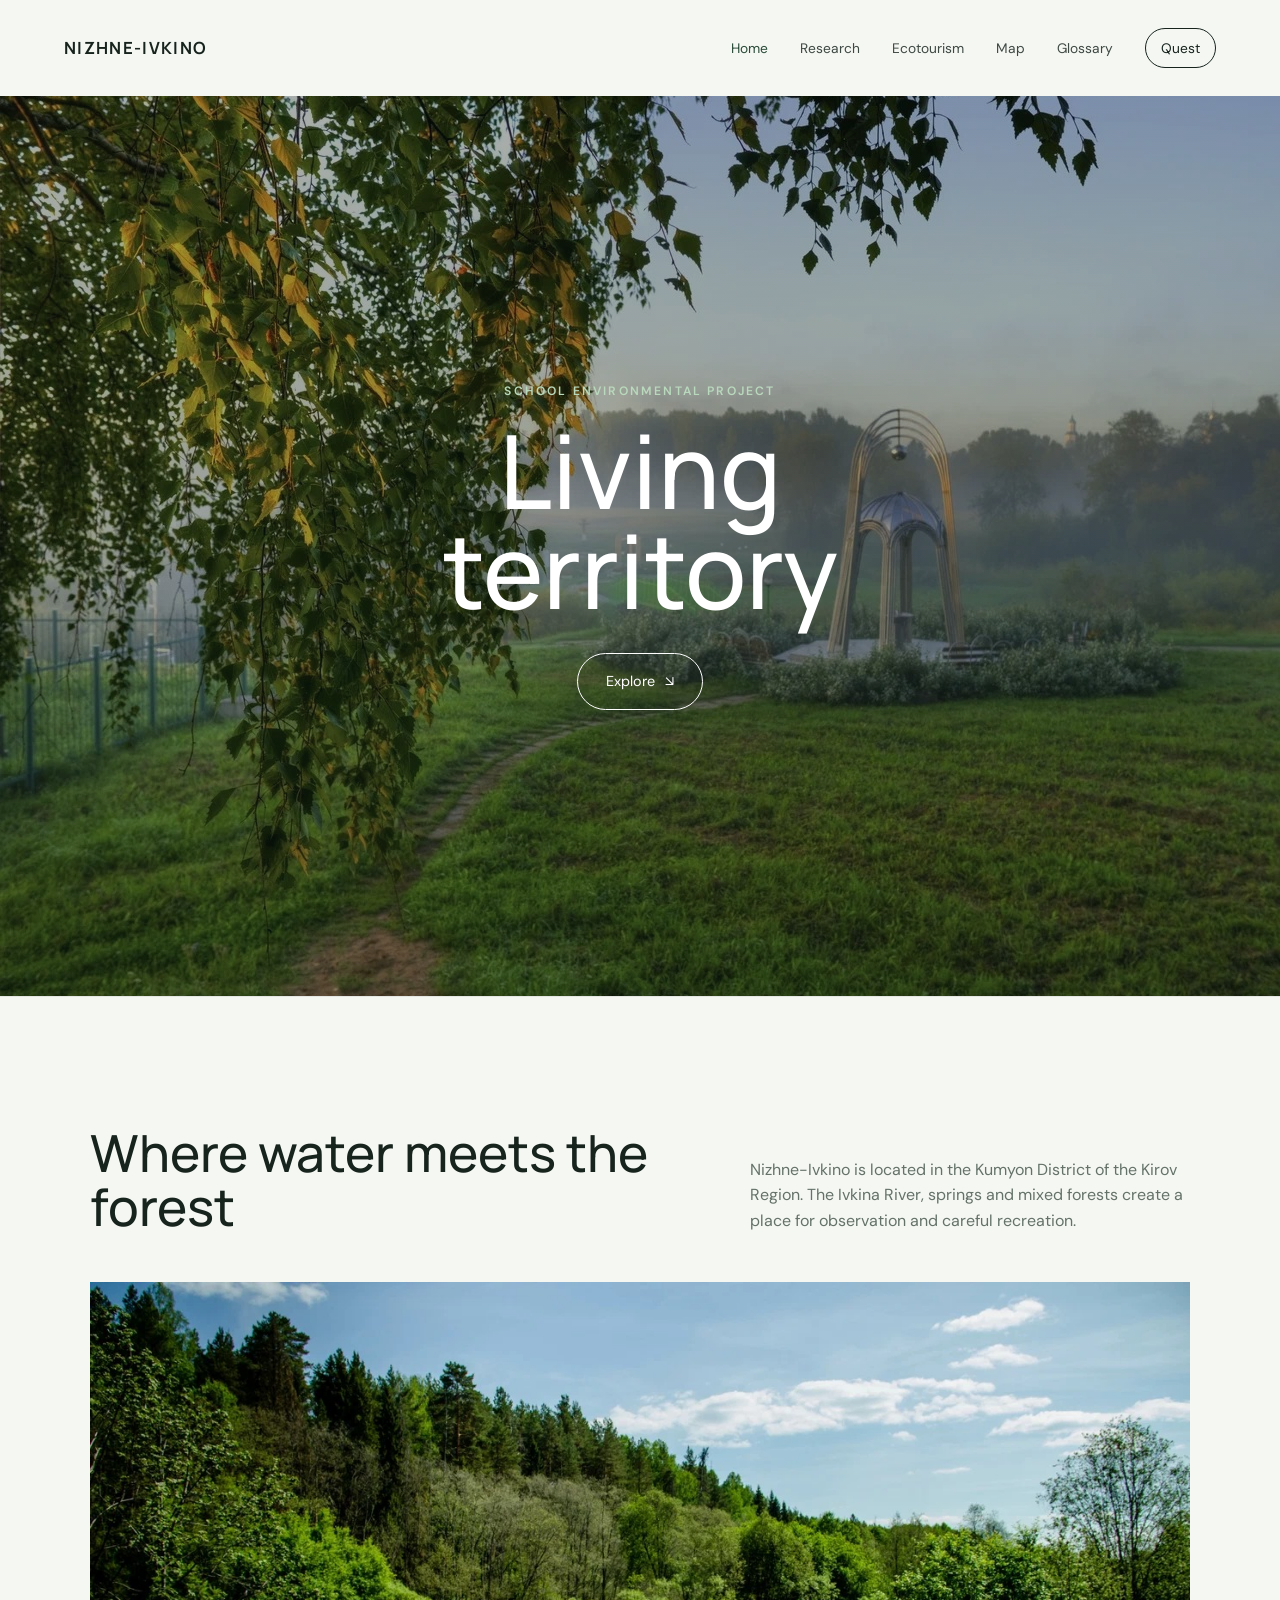
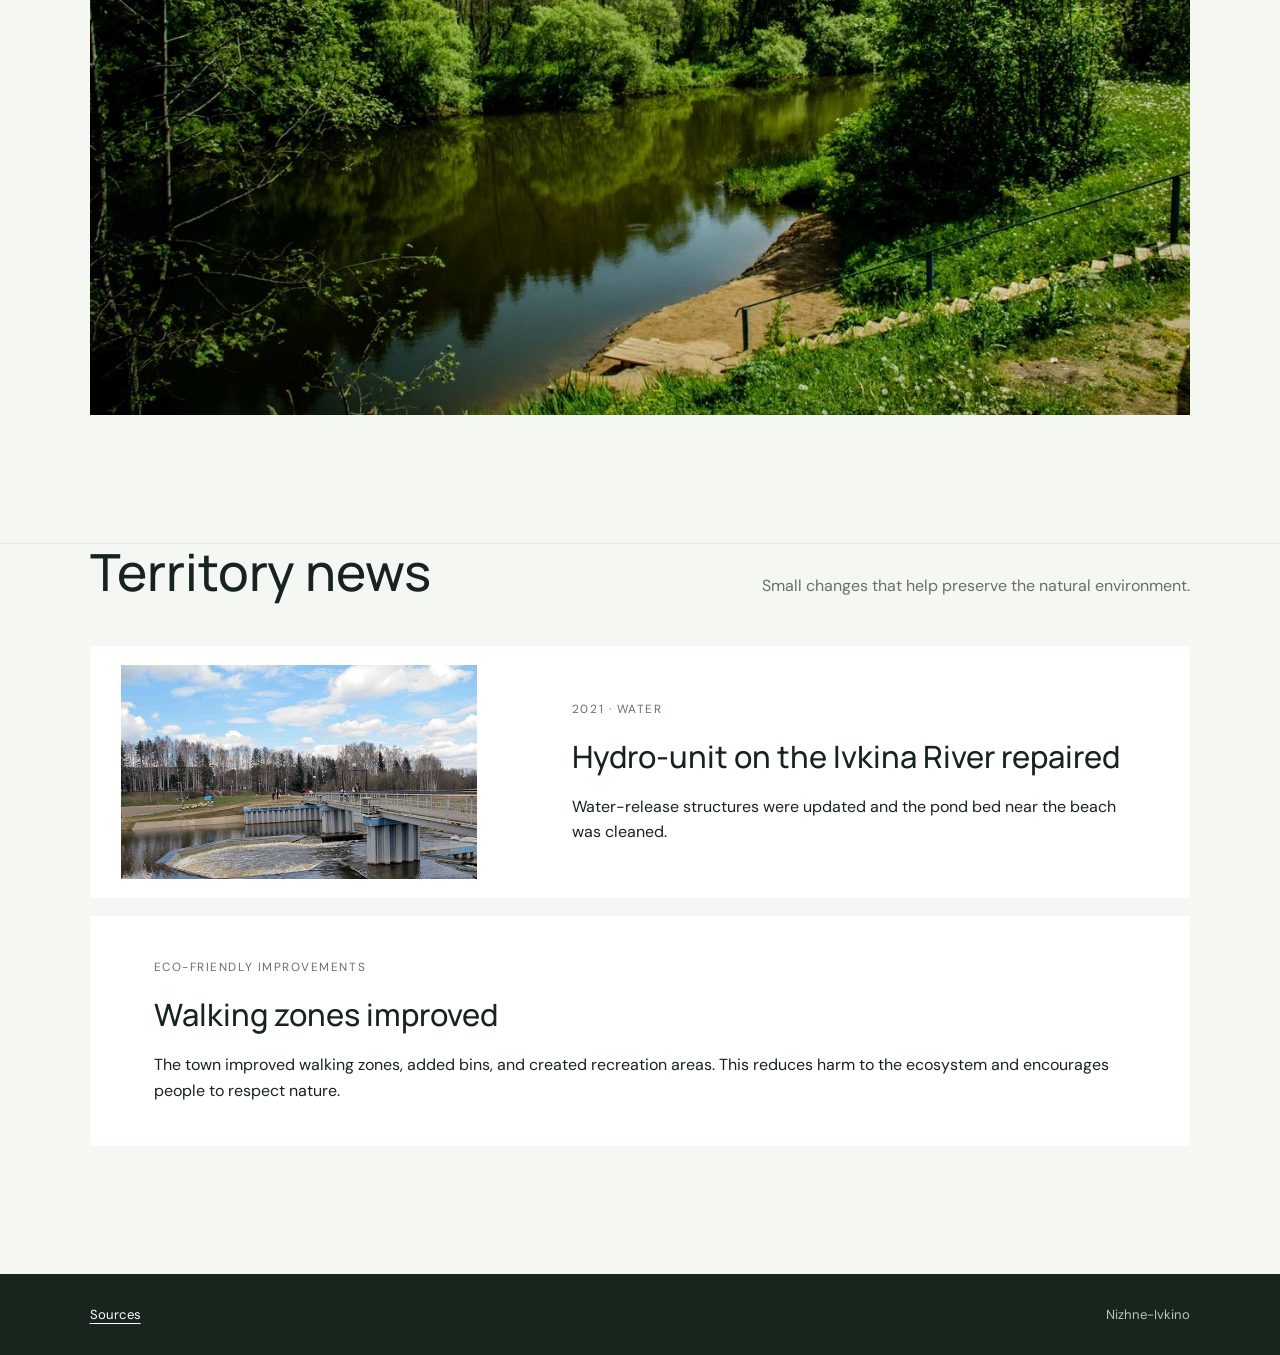
==== commit 3101d068: "Refresh cached site scripts Co-authored-by: Copilot <223556219+Copilot@users.noreply.github.com>" ====
--- a/index.html
+++ b/index.html
@@ -5,4 +5,4 @@
 <nav class="site-nav dark" aria-label="Main navigation"><a class="brand" href="index.html">Nizhne-Ivkino</a><button class="menu-button" aria-label="Open menu" aria-expanded="false">☰</button><div class="nav-links"><a href="index.html" aria-current="page">Home</a><a href="research.html">Research</a><a href="tourism.html">Ecotourism</a><a href="map.html">Map</a><a href="glossary.html">Glossary</a><a class="quest" href="quest.html">Quest</a></div></nav>
 <main><section class="hero"><img src="Pics/natural-spring.jpg" alt="Natural spring in the landscape of Nizhne-Ivkino"><div class="hero-content"><p class="eyebrow">School environmental project</p><h1>Living<br>territory</h1><a class="button" href="#explore">Explore <span aria-hidden="true">↘</span></a></div></section>
 <section class="section" id="explore"><div class="section-head"><h2>Where water meets the forest</h2><p class="section-intro">Nizhne-Ivkino is located in the Kumyon District of the Kirov Region. The Ivkina River, springs and mixed forests create a place for observation and careful recreation.</p></div><div class="water-photo"><img src="Pics/river-bank.jpg" alt="Ivkina River surrounded by a green forest landscape"></div></section>
-<section class="section" style="padding-top:0"><div class="section-head"><h2>Territory news</h2><p class="section-intro">Small changes that help preserve the natural environment.</p></div><div class="news-grid"><article class="news-card"><img class="hydro-news" src="Pics/hydro-unit.jpg" alt="Hydro-unit on the Ivkina River"><div class="news-copy"><small>2021 · water</small><h3>Hydro-unit on the Ivkina River repaired</h3><p>Water-release structures were updated and the pond bed near the beach was cleaned.</p></div></article><article class="news-card no-image"><div class="news-copy"><small>local community</small><h3>Silver Spring brings people together</h3><p>A cleanup around the spring and nearby paths helps keep the routes clean.</p></div></article></div></section></main><footer><a href="sources.html">Sources</a><span>Nizhne-Ivkino</span></footer><script src="script.js"></script></body></html>+<section class="section" style="padding-top:0"><div class="section-head"><h2>Territory news</h2><p class="section-intro">Small changes that help preserve the natural environment.</p></div><div class="news-grid"><article class="news-card"><img class="hydro-news" src="Pics/hydro-unit.jpg" alt="Hydro-unit on the Ivkina River"><div class="news-copy"><small>2021 · water</small><h3>Hydro-unit on the Ivkina River repaired</h3><p>Water-release structures were updated and the pond bed near the beach was cleaned.</p></div></article><article class="news-card no-image"><div class="news-copy"><small>local community</small><h3>Silver Spring brings people together</h3><p>A cleanup around the spring and nearby paths helps keep the routes clean.</p></div></article></div></section></main><footer><a href="sources.html">Sources</a><span>Nizhne-Ivkino</span></footer><script src="script.js?v=2"></script></body></html>
--- a/styles.css
+++ b/styles.css
@@ -208,17 +208,24 @@
 .puzzle-board { width: min(100%, 480px); display: grid; grid-template-columns: repeat(3, 1fr); gap: 6px; margin: 24px 0 14px; padding: 6px; background: var(--deep); }
 .puzzle-slot, .puzzle-piece { min-height: 82px; border: 1px dashed #9ab29d; background: #f4f8f3; color: var(--deep); font: inherit; cursor: pointer; }
 .puzzle-slot { background: #dfeadf; }
-.puzzle-piece { min-width: 100px; aspect-ratio: 3 / 4; padding: 0; border-style: solid; border-radius: 6px; background-image: url('Pics/Белый орлан.png'); background-repeat: no-repeat; background-size: 300% 300%; }
+.puzzle-piece { min-width: 0; aspect-ratio: 766 / 1024; padding: 0; border-style: solid; border-radius: 6px; background-image: url('Pics/Белый орлан.png'); background-repeat: no-repeat; background-size: 400% 400%; }
 .puzzle-piece[data-piece="1"] { background-position: 0 0; }
-.puzzle-piece[data-piece="2"] { background-position: 50% 0; }
-.puzzle-piece[data-piece="3"] { background-position: 100% 0; }
-.puzzle-piece[data-piece="4"] { background-position: 0 50%; }
-.puzzle-piece[data-piece="5"] { background-position: 50% 50%; }
-.puzzle-piece[data-piece="6"] { background-position: 100% 50%; }
-.puzzle-piece[data-piece="7"] { background-position: 0 100%; }
-.puzzle-piece[data-piece="8"] { background-position: 50% 100%; }
-.puzzle-piece[data-piece="9"] { background-position: 100% 100%; }
-.puzzle-pieces { width: min(100%, 480px); display: grid; grid-template-columns: repeat(3, 1fr); gap: 6px; }
+.puzzle-piece[data-piece="2"] { background-position: 33.333% 0; }
+.puzzle-piece[data-piece="3"] { background-position: 66.667% 0; }
+.puzzle-piece[data-piece="4"] { background-position: 100% 0; }
+.puzzle-piece[data-piece="5"] { background-position: 0 33.333%; }
+.puzzle-piece[data-piece="6"] { background-position: 33.333% 33.333%; }
+.puzzle-piece[data-piece="7"] { background-position: 66.667% 33.333%; }
+.puzzle-piece[data-piece="8"] { background-position: 100% 33.333%; }
+.puzzle-piece[data-piece="9"] { background-position: 0 66.667%; }
+.puzzle-piece[data-piece="10"] { background-position: 33.333% 66.667%; }
+.puzzle-piece[data-piece="11"] { background-position: 66.667% 66.667%; }
+.puzzle-piece[data-piece="12"] { background-position: 100% 66.667%; }
+.puzzle-piece[data-piece="13"] { background-position: 0 100%; }
+.puzzle-piece[data-piece="14"] { background-position: 33.333% 100%; }
+.puzzle-piece[data-piece="15"] { background-position: 66.667% 100%; }
+.puzzle-piece[data-piece="16"] { background-position: 100% 100%; }
+.puzzle-pieces { width: min(100%, 480px); display: grid; grid-template-columns: repeat(4, 1fr); gap: 6px; }
 .puzzle-piece.placed { opacity: .45; }
 .puzzle-piece.selected { outline: 3px solid var(--accent); }
 .sorting-items { display: flex; flex-wrap: wrap; gap: 10px; margin: 24px 0; }
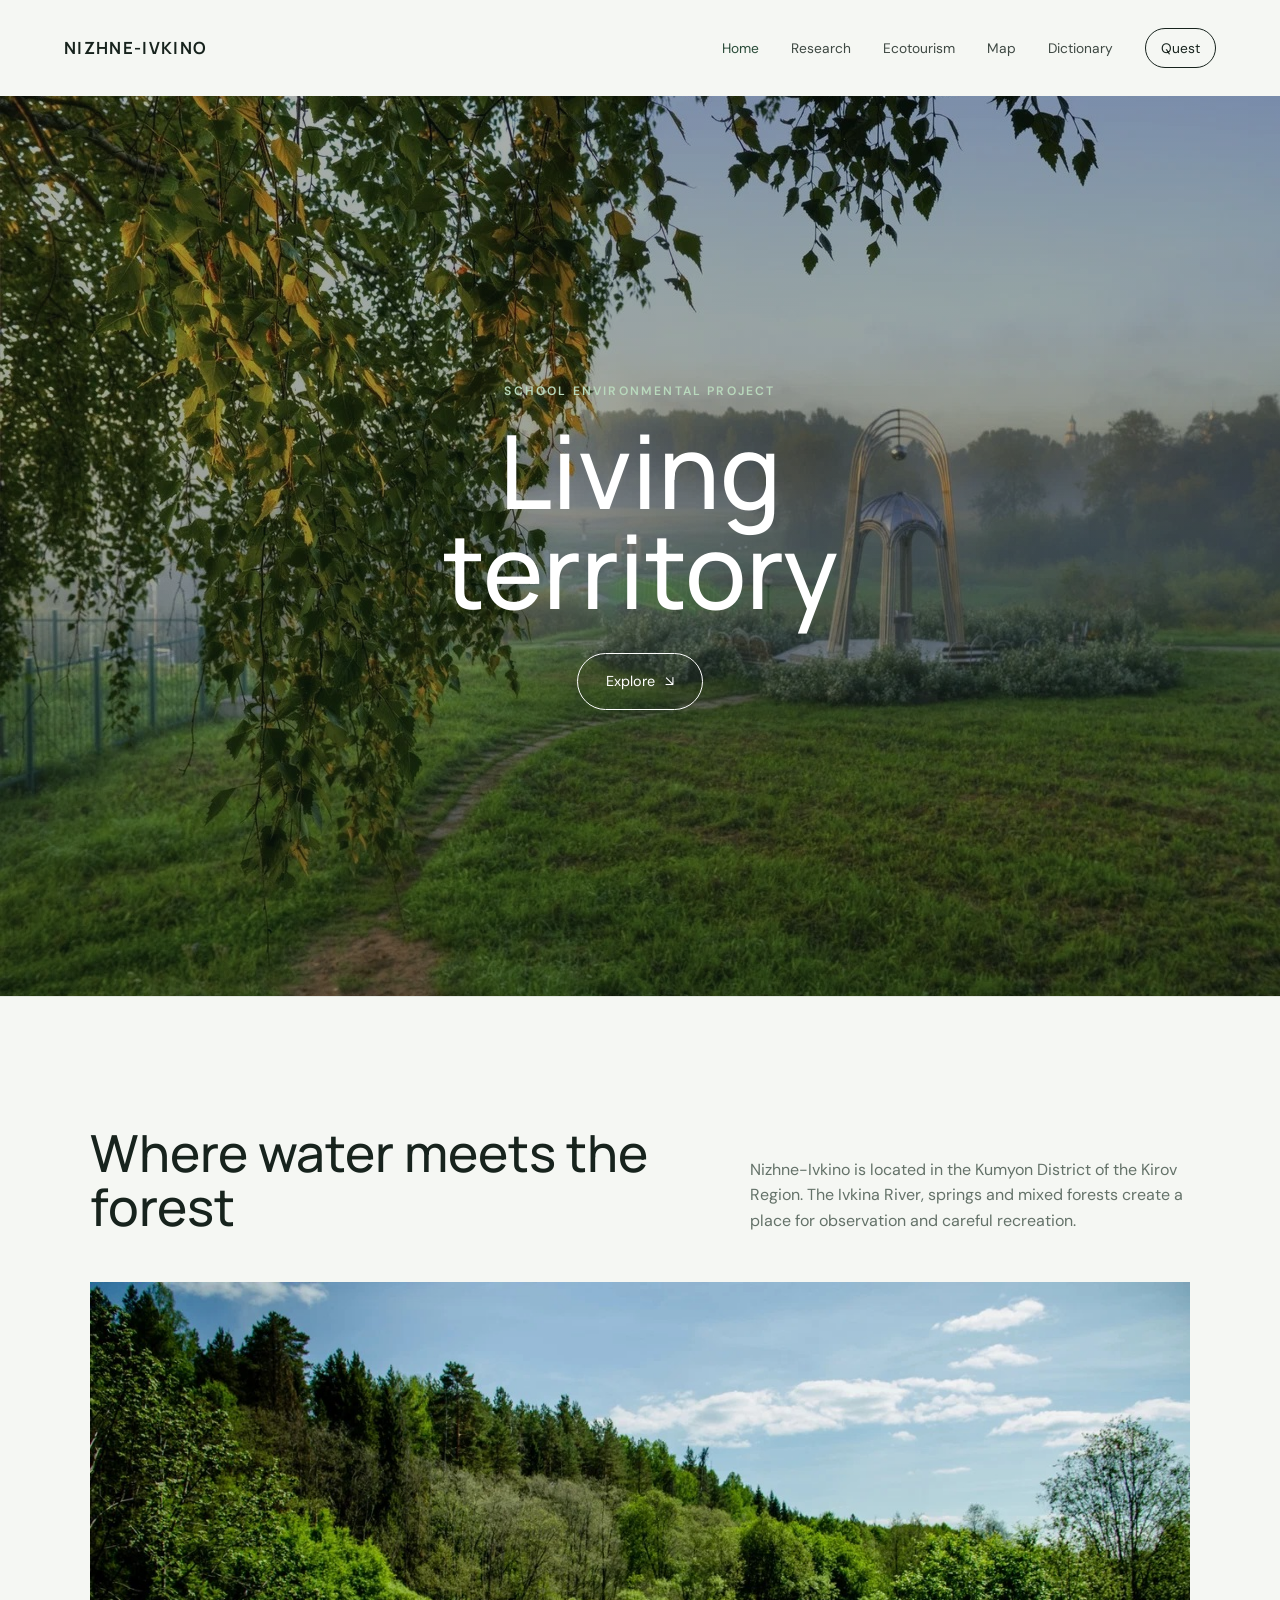
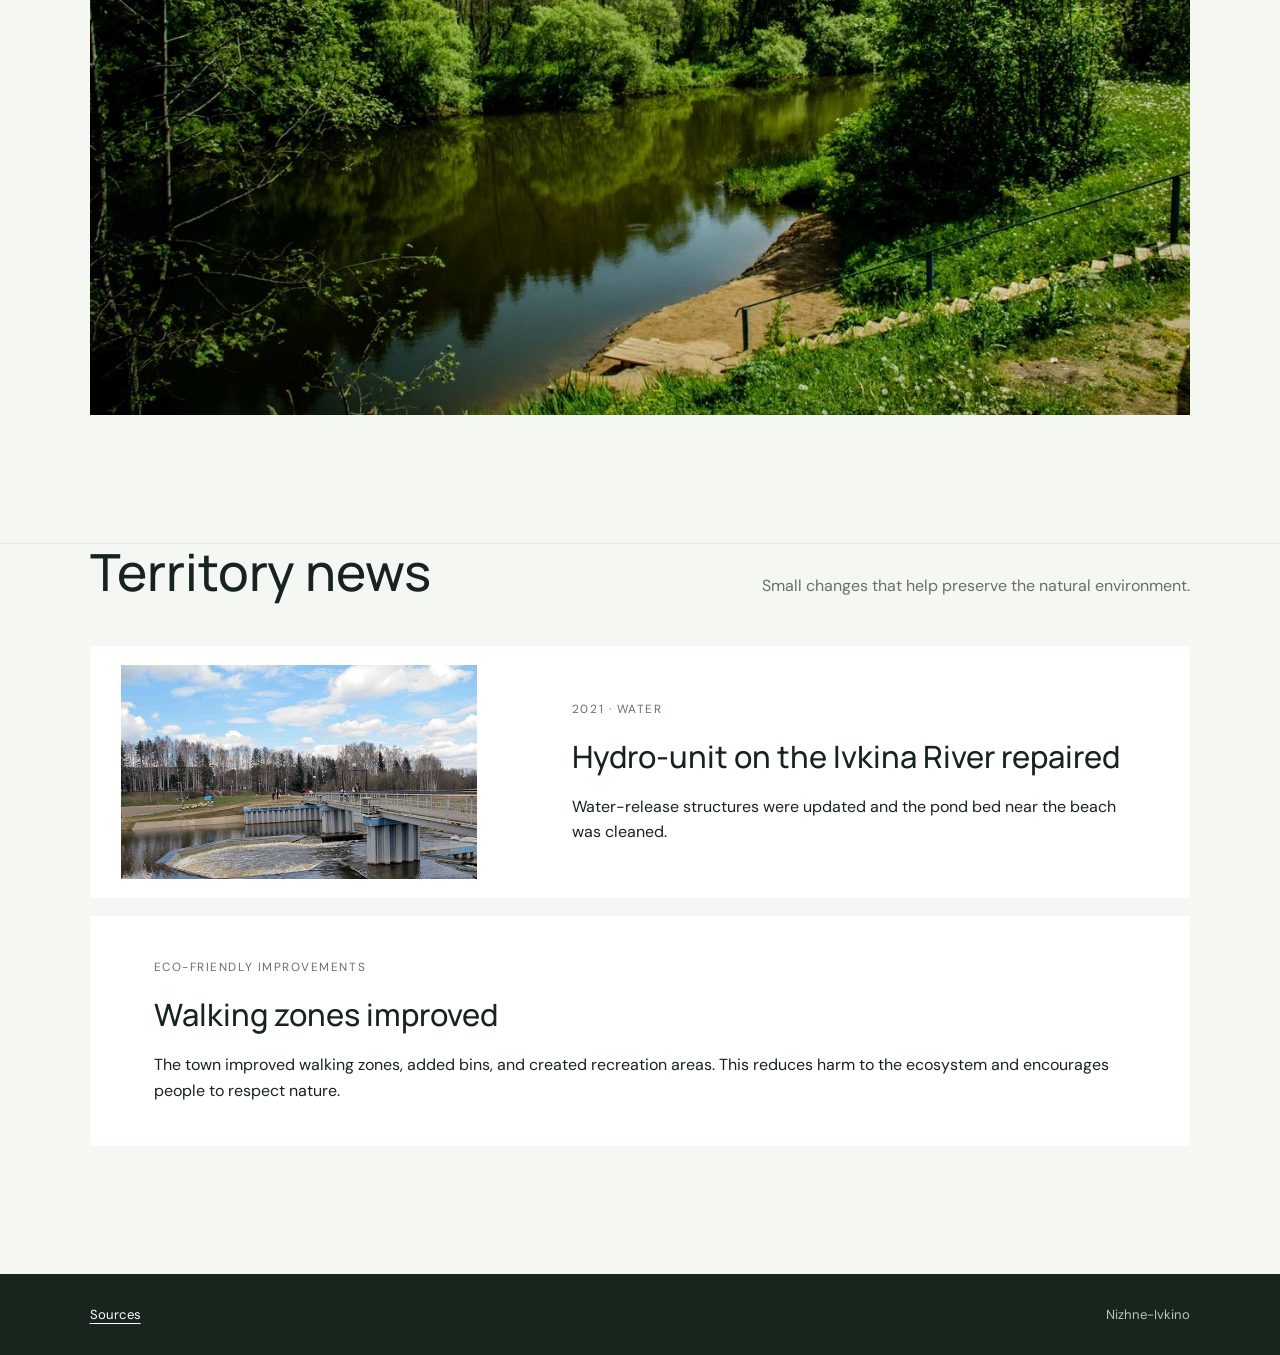
==== commit 3d422068: "Rename glossary to dictionary and fix encoding" ====
--- a/index.html
+++ b/index.html
@@ -2,7 +2,7 @@
 <html lang="en">
 <head><meta charset="utf-8"><meta name="viewport" content="width=device-width, initial-scale=1"><meta name="description" content="An environmental project about Nizhne-Ivkino and its natural areas"><title>Nizhne-Ivkino | Living Territory</title><link rel="stylesheet" href="styles.css"></head>
 <body>
-<nav class="site-nav dark" aria-label="Main navigation"><a class="brand" href="index.html">Nizhne-Ivkino</a><button class="menu-button" aria-label="Open menu" aria-expanded="false">☰</button><div class="nav-links"><a href="index.html" aria-current="page">Home</a><a href="research.html">Research</a><a href="tourism.html">Ecotourism</a><a href="map.html">Map</a><a href="glossary.html">Glossary</a><a class="quest" href="quest.html">Quest</a></div></nav>
+<nav class="site-nav dark" aria-label="Main navigation"><a class="brand" href="index.html">Nizhne-Ivkino</a><button class="menu-button" aria-label="Open menu" aria-expanded="false">☰</button><div class="nav-links"><a href="index.html" aria-current="page">Home</a><a href="research.html">Research</a><a href="tourism.html">Ecotourism</a><a href="map.html">Map</a><a href="dictionary.html">Dictionary</a><a class="quest" href="quest.html">Quest</a></div></nav>
 <main><section class="hero"><img src="Pics/natural-spring.jpg" alt="Natural spring in the landscape of Nizhne-Ivkino"><div class="hero-content"><p class="eyebrow">School environmental project</p><h1>Living<br>territory</h1><a class="button" href="#explore">Explore <span aria-hidden="true">↘</span></a></div></section>
 <section class="section" id="explore"><div class="section-head"><h2>Where water meets the forest</h2><p class="section-intro">Nizhne-Ivkino is located in the Kumyon District of the Kirov Region. The Ivkina River, springs and mixed forests create a place for observation and careful recreation.</p></div><div class="water-photo"><img src="Pics/river-bank.jpg" alt="Ivkina River surrounded by a green forest landscape"></div></section>
 <section class="section" style="padding-top:0"><div class="section-head"><h2>Territory news</h2><p class="section-intro">Small changes that help preserve the natural environment.</p></div><div class="news-grid"><article class="news-card"><img class="hydro-news" src="Pics/hydro-unit.jpg" alt="Hydro-unit on the Ivkina River"><div class="news-copy"><small>2021 · water</small><h3>Hydro-unit on the Ivkina River repaired</h3><p>Water-release structures were updated and the pond bed near the beach was cleaned.</p></div></article><article class="news-card no-image"><div class="news-copy"><small>local community</small><h3>Silver Spring brings people together</h3><p>A cleanup around the spring and nearby paths helps keep the routes clean.</p></div></article></div></section></main><footer><a href="sources.html">Sources</a><span>Nizhne-Ivkino</span></footer><script src="script.js?v=2"></script></body></html>
--- a/styles.css
+++ b/styles.css
@@ -172,14 +172,14 @@
 .quest-kicker { color: var(--deep); font-size: .75rem; font-weight: 700; letter-spacing: .14em; text-transform: uppercase; }
 .quest-task h2, .vault h2 { margin: 10px 0 12px; font-size: clamp(1.8rem, 4vw, 3.2rem); font-weight: 500; line-height: 1.08; }
 .quest-task > p, .vault > p { color: var(--muted); }
-.quest-glossary { margin: 24px 0; border: 1px solid var(--line); background: #f7faf6; }
-.quest-glossary summary { padding: 16px 18px; color: var(--deep); font-weight: 700; cursor: pointer; }
-.quest-glossary summary:focus-visible { outline: 3px solid var(--accent); outline-offset: -3px; }
-.quest-glossary-grid { display: grid; grid-template-columns: repeat(3, 1fr); gap: 1px; padding: 1px; background: var(--line); }
-.quest-glossary-grid article { min-width: 0; padding: 16px; background: white; }
-.quest-glossary-grid h3 { margin: 0 0 6px; color: var(--deep); font-size: 1rem; }
-.quest-glossary-grid p { margin: 0 0 8px; color: var(--muted); font-size: .92rem; }
-.quest-glossary-grid small { display: block; color: #52675a; font-size: .82rem; line-height: 1.4; }
+.quest-dictionary { margin: 24px 0; border: 1px solid var(--line); background: #f7faf6; }
+.quest-dictionary summary { padding: 16px 18px; color: var(--deep); font-weight: 700; cursor: pointer; }
+.quest-dictionary summary:focus-visible { outline: 3px solid var(--accent); outline-offset: -3px; }
+.quest-dictionary-grid { display: grid; grid-template-columns: repeat(3, 1fr); gap: 1px; padding: 1px; background: var(--line); }
+.quest-dictionary-grid article { min-width: 0; padding: 16px; background: white; }
+.quest-dictionary-grid h3 { margin: 0 0 6px; color: var(--deep); font-size: 1rem; }
+.quest-dictionary-grid p { margin: 0 0 8px; color: var(--muted); font-size: .92rem; }
+.quest-dictionary-grid small { display: block; color: #52675a; font-size: .82rem; line-height: 1.4; }
 .mission-paper { margin: 28px 0; padding: clamp(20px, 4vw, 34px); color: #26372c; background: #f1f5ef; border-left: 4px solid var(--accent); }
 .mission-paper select, .match-row select { max-width: 100%; margin: 4px; padding: 8px 10px; border: 1px solid var(--line); border-radius: 6px; background: white; font: inherit; }
 .mission-paper select:focus, .match-row select:focus { outline: none; box-shadow: none; }
@@ -246,6 +246,6 @@
 .vault-bird.landed { animation: bird-landing 1.4s ease-out forwards, bird-rest 2.8s ease-in-out 1.4s infinite; }
 @keyframes bird-landing { 0% { opacity: 0; transform: translate(120px, -110px) rotate(-12deg); } 65% { opacity: 1; transform: translate(-10px, 4px) rotate(6deg); } 100% { opacity: 1; transform: translate(0, 0) rotate(0); } }
 @keyframes bird-rest { 0%, 100% { transform: translateY(0) rotate(0); } 50% { transform: translateY(-4px) rotate(3deg); } }
-@media (max-width: 800px) { .clue-grid, .bins, .quest-glossary-grid { grid-template-columns: 1fr; } .match-row { grid-template-columns: 1fr; gap: 8px; } .quest-bar { align-items: flex-start; flex-direction: column; } .quest-tabs { grid-template-columns: repeat(4, 1fr); gap: 5px; } .quest-tab { min-height: 42px; } .puzzle-slot, .puzzle-piece { min-height: 64px; } }
+@media (max-width: 800px) { .clue-grid, .bins, .quest-dictionary-grid { grid-template-columns: 1fr; } .match-row { grid-template-columns: 1fr; gap: 8px; } .quest-bar { align-items: flex-start; flex-direction: column; } .quest-tabs { grid-template-columns: repeat(4, 1fr); gap: 5px; } .quest-tab { min-height: 42px; } .puzzle-slot, .puzzle-piece { min-height: 64px; } }
 @media (max-width: 800px) { .site-nav, .site-nav.dark { position: sticky; top: 0; z-index: 30; min-height: 76px; padding: 18px 20px; color: var(--ink); background: var(--paper); box-shadow: 0 2px 12px rgba(23,35,29,.12); } .nav-links { display: none; position: absolute; top: calc(100% + 8px); right: 20px; left: 20px; flex-direction: column; align-items: stretch; gap: 2px; padding: 12px 16px 14px; color: white; background: #18251d; border: 1px solid rgba(185,217,189,.18); border-radius: 16px; box-shadow: 0 16px 28px rgba(6,12,8,.28); transform-origin: top center; } .nav-links.open { display: flex; animation: dropdown-in .18s ease-out; } .nav-links a { display: flex; align-items: center; min-height: 36px; padding: 0 4px; color: white; opacity: .9; } .nav-links a[aria-current='page'] { color: var(--accent); opacity: 1; } .nav-links .quest { min-height: 36px; padding: 0 4px; border: 0; margin-top: 2px; } .menu-button { display: block; } .section-head { display: block; } .section-intro { margin-top: 20px; } .card-grid, .route-grid, .terms { grid-template-columns: 1fr; } .gallery-item, .gallery-item.wide, .forest-column { grid-column: span 12; } .news-card { grid-template-columns: 1fr; } .news-card img { height: 240px; } .rules, .qr-grid { grid-template-columns: 1fr; } .map-layout { grid-template-columns: 1fr; } .map-frame, #yandex-map { min-height: 420px; height: 420px; } footer { align-items: flex-start; flex-direction: column; } }
 @keyframes dropdown-in { from { opacity: 0; transform: translateY(-6px) scaleY(.98); } to { opacity: 1; transform: translateY(0) scaleY(1); } }
